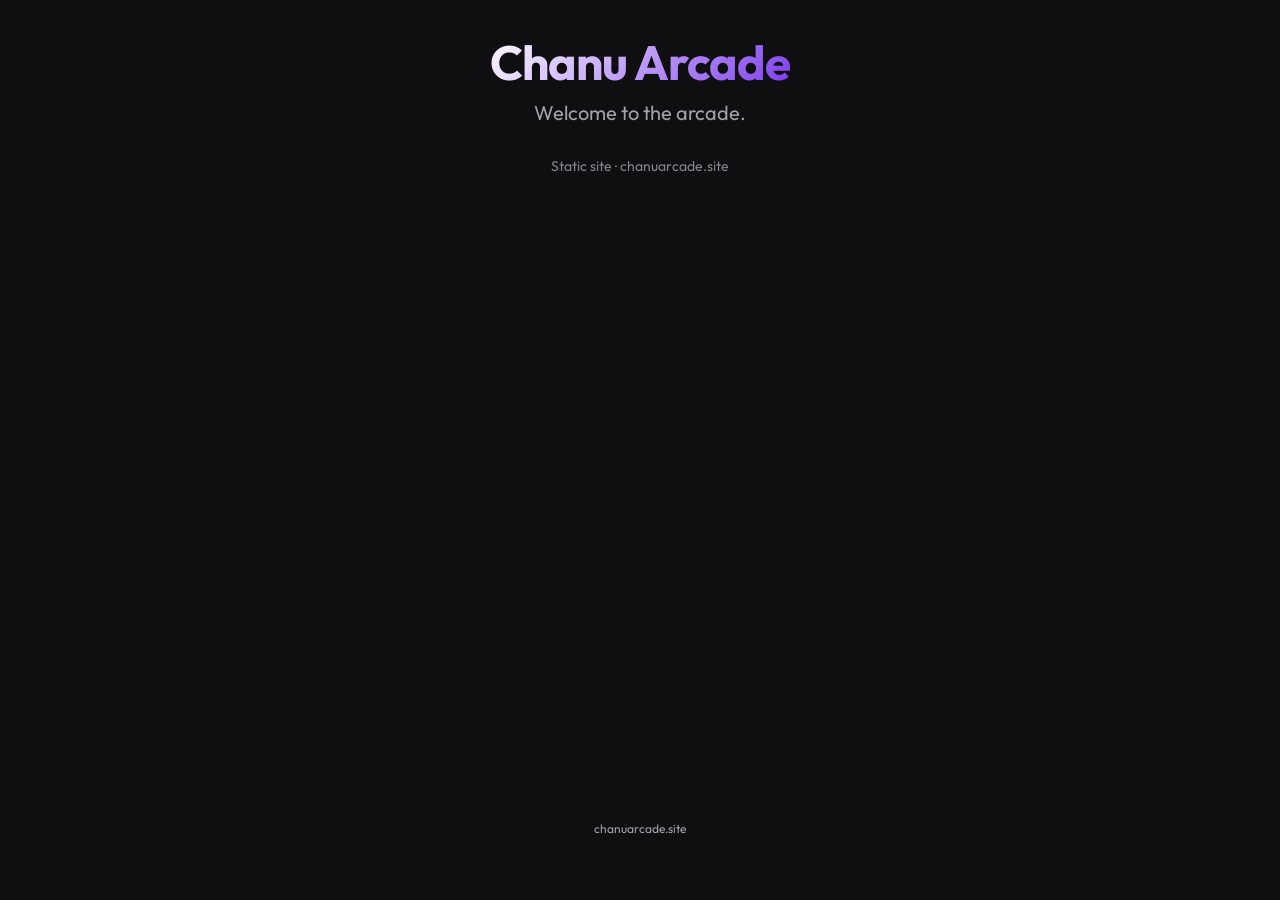
==== index.html @ ff9b7bdf "Add static site for chanuarcade.site (Vercel) Made-with: Cursor" ====
<!DOCTYPE html>
<html lang="en">
<head>
  <meta charset="UTF-8">
  <meta name="viewport" content="width=device-width, initial-scale=1.0">
  <title>Chanu Arcade</title>
  <link rel="preconnect" href="https://fonts.googleapis.com">
  <link rel="preconnect" href="https://fonts.gstatic.com" crossorigin>
  <link href="https://fonts.googleapis.com/css2?family=Outfit:wght@400;600;700&display=swap" rel="stylesheet">
  <link rel="stylesheet" href="styles.css">
</head>
<body>
  <main>
    <h1>Chanu Arcade</h1>
    <p class="tagline">Welcome to the arcade.</p>
    <p class="sub">Static site · chanuarcade.site</p>
  </main>
  <footer>
    <p>chanuarcade.site</p>
  </footer>
</body>
</html>
---- styles.css ----
* {
  margin: 0;
  padding: 0;
  box-sizing: border-box;
}

:root {
  --bg: #0f0f12;
  --surface: #1a1a20;
  --accent: #7c3aed;
  --accent-dim: #5b21b6;
  --text: #e4e4e7;
  --text-muted: #a1a1aa;
}

body {
  font-family: "Outfit", sans-serif;
  background: var(--bg);
  color: var(--text);
  min-height: 100vh;
  display: flex;
  flex-direction: column;
  align-items: center;
  justify-content: center;
  padding: 2rem;
}

main {
  text-align: center;
  max-width: 32rem;
}

h1 {
  font-size: clamp(2rem, 6vw, 3rem);
  font-weight: 700;
  letter-spacing: -0.02em;
  margin-bottom: 0.5rem;
  background: linear-gradient(135deg, #fff 0%, var(--accent) 100%);
  -webkit-background-clip: text;
  -webkit-text-fill-color: transparent;
  background-clip: text;
}

.tagline {
  font-size: 1.25rem;
  color: var(--text-muted);
  font-weight: 400;
  margin-bottom: 2rem;
}

.sub {
  font-size: 0.875rem;
  color: var(--text-muted);
  opacity: 0.8;
}

footer {
  margin-top: auto;
  padding: 2rem;
  font-size: 0.75rem;
  color: var(--text-muted);
}
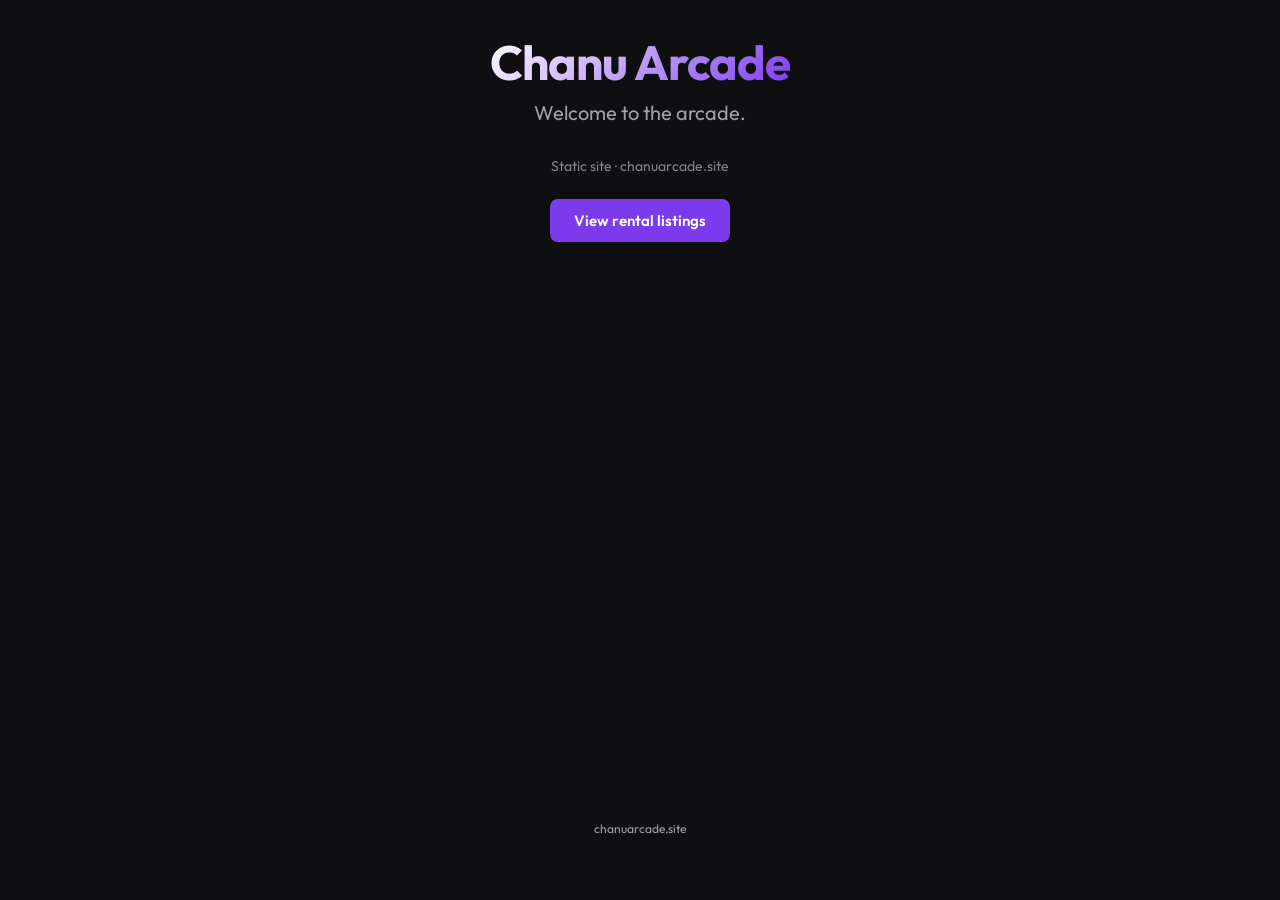
==== commit ab31a6ba: "Listings: your data, show maintenance/deposit/notice/area/facing/description; fix JSON; deploy Made-" ====
--- a/index.html
+++ b/index.html
@@ -14,6 +14,9 @@
     <h1>Chanu Arcade</h1>
     <p class="tagline">Welcome to the arcade.</p>
     <p class="sub">Static site · chanuarcade.site</p>
+    <p style="margin-top: 1.5rem;">
+      <a href="listings.html" class="cta-link">View rental listings</a>
+    </p>
   </main>
   <footer>
     <p>chanuarcade.site</p>
--- a/styles.css
+++ b/styles.css
@@ -54,6 +54,22 @@
   opacity: 0.8;
 }
 
+.cta-link {
+  display: inline-block;
+  padding: 0.75rem 1.5rem;
+  background: var(--accent);
+  color: #fff;
+  text-decoration: none;
+  font-weight: 600;
+  font-size: 0.9375rem;
+  border-radius: 8px;
+  transition: background 0.2s;
+}
+
+.cta-link:hover {
+  background: var(--accent-dim);
+}
+
 footer {
   margin-top: auto;
   padding: 2rem;
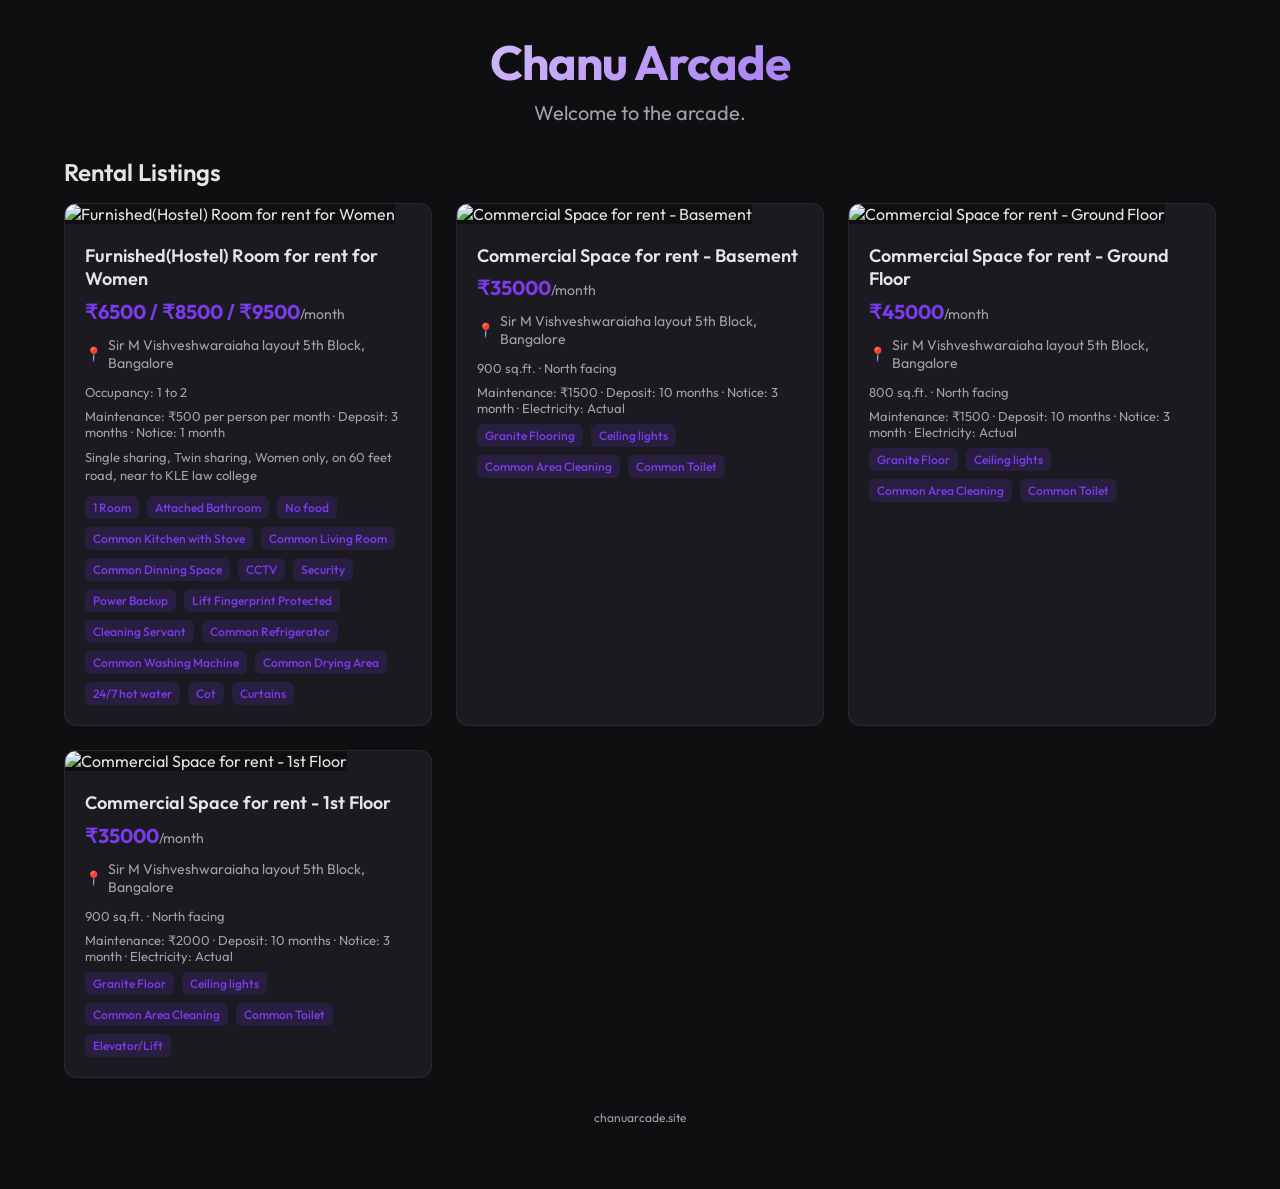
==== commit 99b54e42: "Home: show rental listings on home, remove static site text Made-with: Cursor" ====
--- a/index.html
+++ b/index.html
@@ -8,18 +8,22 @@
   <link rel="preconnect" href="https://fonts.gstatic.com" crossorigin>
   <link href="https://fonts.googleapis.com/css2?family=Outfit:wght@400;600;700&display=swap" rel="stylesheet">
   <link rel="stylesheet" href="styles.css">
+  <link rel="stylesheet" href="listings.css">
 </head>
-<body>
-  <main>
-    <h1>Chanu Arcade</h1>
-    <p class="tagline">Welcome to the arcade.</p>
-    <p class="sub">Static site · chanuarcade.site</p>
-    <p style="margin-top: 1.5rem;">
-      <a href="listings.html" class="cta-link">View rental listings</a>
-    </p>
+<body class="home-page">
+  <main class="home-main">
+    <section class="hero">
+      <h1>Chanu Arcade</h1>
+      <p class="tagline">Welcome to the arcade.</p>
+    </section>
+    <section class="listings-section">
+      <h2 class="listings-heading">Rental Listings</h2>
+      <div id="listings-grid" class="listings-grid"></div>
+    </section>
   </main>
   <footer>
     <p>chanuarcade.site</p>
   </footer>
+  <script src="listings.js"></script>
 </body>
 </html>
--- a/styles.css
+++ b/styles.css
@@ -21,13 +21,43 @@
   display: flex;
   flex-direction: column;
   align-items: center;
-  justify-content: center;
+  justify-content: flex-start;
   padding: 2rem;
+}
+
+body.home-page {
+  justify-content: flex-start;
 }
 
 main {
   text-align: center;
   max-width: 32rem;
+}
+
+main.home-main {
+  max-width: 72rem;
+  width: 100%;
+  text-align: left;
+}
+
+.hero {
+  text-align: center;
+  margin-bottom: 2rem;
+}
+
+.hero .tagline {
+  margin-bottom: 0;
+}
+
+.listings-section {
+  width: 100%;
+}
+
+.listings-heading {
+  font-size: 1.5rem;
+  font-weight: 600;
+  color: var(--text);
+  margin-bottom: 1rem;
 }
 
 h1 {
--- a/listings.css
+++ b/listings.css
@@ -0,0 +1,176 @@
+/* Listings page layout */
+.listings-page {
+  align-items: stretch;
+  justify-content: flex-start;
+}
+
+.site-header {
+  display: flex;
+  justify-content: space-between;
+  align-items: center;
+  padding: 1rem 2rem;
+  background: var(--surface);
+  border-bottom: 1px solid rgba(255, 255, 255, 0.06);
+  position: sticky;
+  top: 0;
+  z-index: 10;
+}
+
+.site-header .logo {
+  font-weight: 700;
+  font-size: 1.25rem;
+  color: var(--text);
+  text-decoration: none;
+  background: linear-gradient(135deg, #fff 0%, var(--accent) 100%);
+  -webkit-background-clip: text;
+  -webkit-text-fill-color: transparent;
+  background-clip: text;
+}
+
+.site-header nav {
+  display: flex;
+  gap: 1.5rem;
+}
+
+.site-header nav a {
+  color: var(--text-muted);
+  text-decoration: none;
+  font-size: 0.9375rem;
+  font-weight: 500;
+}
+
+.site-header nav a:hover,
+.site-header nav a.active {
+  color: var(--accent);
+}
+
+.listings-main {
+  flex: 1;
+  width: 100%;
+  max-width: 72rem;
+  margin: 0 auto;
+  padding: 2rem;
+  text-align: left;
+}
+
+.listings-main h1 {
+  margin-bottom: 0.5rem;
+  text-align: left;
+}
+
+.listings-intro {
+  color: var(--text-muted);
+  margin-bottom: 2rem;
+  font-size: 1rem;
+}
+
+/* Grid */
+.listings-grid {
+  display: grid;
+  grid-template-columns: repeat(auto-fill, minmax(320px, 1fr));
+  gap: 1.5rem;
+}
+
+/* Card */
+.listing-card {
+  background: var(--surface);
+  border-radius: 12px;
+  overflow: hidden;
+  border: 1px solid rgba(255, 255, 255, 0.06);
+  transition: border-color 0.2s, transform 0.2s;
+}
+
+.listing-card:hover {
+  border-color: rgba(124, 58, 237, 0.4);
+  transform: translateY(-2px);
+}
+
+.listing-card-image {
+  width: 100%;
+  height: 200px;
+  object-fit: cover;
+  background: var(--bg);
+}
+
+.listing-card-body {
+  padding: 1.25rem;
+}
+
+.listing-card-title {
+  font-size: 1.125rem;
+  font-weight: 600;
+  margin-bottom: 0.5rem;
+  line-height: 1.3;
+  color: var(--text);
+}
+
+.listing-card-price {
+  font-size: 1.25rem;
+  font-weight: 700;
+  color: var(--accent);
+  margin-bottom: 0.75rem;
+}
+
+.listing-card-price-period {
+  font-size: 0.875rem;
+  font-weight: 400;
+  color: var(--text-muted);
+}
+
+.listing-card-location {
+  display: flex;
+  align-items: center;
+  gap: 0.375rem;
+  font-size: 0.875rem;
+  color: var(--text-muted);
+  margin-bottom: 0.75rem;
+}
+
+.listing-card-location::before {
+  content: "📍";
+  font-size: 0.875rem;
+}
+
+.listing-card-meta,
+.listing-card-extra {
+  font-size: 0.8125rem;
+  color: var(--text-muted);
+  margin-bottom: 0.5rem;
+}
+
+.listing-card-description {
+  font-size: 0.8125rem;
+  color: var(--text-muted);
+  line-height: 1.4;
+  margin-bottom: 0.75rem;
+  display: -webkit-box;
+  -webkit-line-clamp: 2;
+  -webkit-box-orient: vertical;
+  overflow: hidden;
+}
+
+.listing-card-facilities {
+  display: flex;
+  flex-wrap: wrap;
+  gap: 0.5rem;
+}
+
+.listing-card-facility {
+  font-size: 0.75rem;
+  padding: 0.25rem 0.5rem;
+  background: rgba(124, 58, 237, 0.15);
+  color: var(--accent);
+  border-radius: 6px;
+  font-weight: 500;
+}
+
+.listings-loading,
+.listings-error {
+  text-align: center;
+  color: var(--text-muted);
+  padding: 3rem;
+}
+
+.listings-error {
+  color: #f87171;
+}
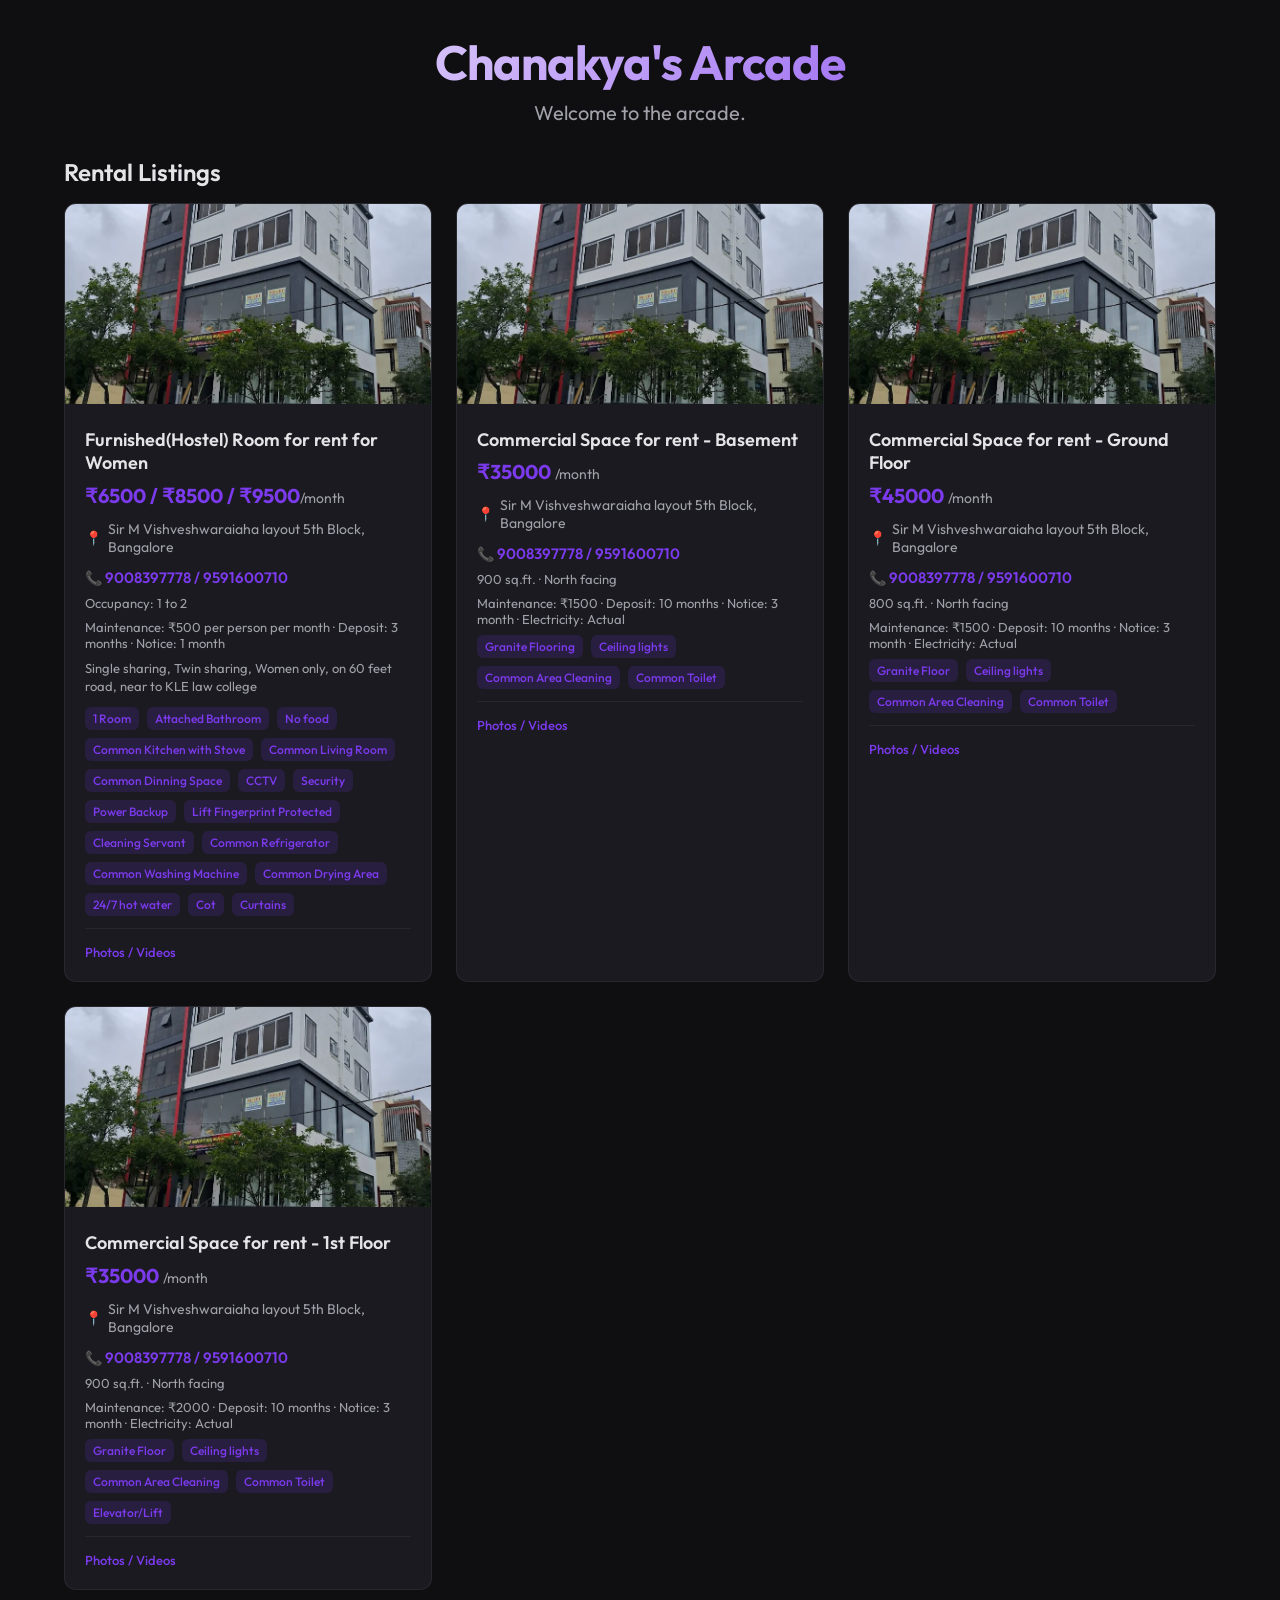
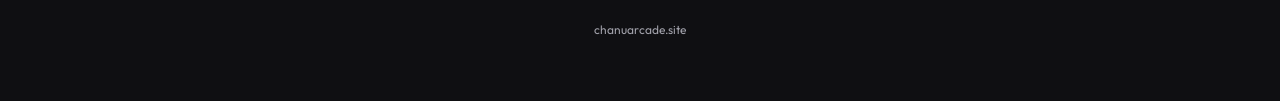
==== commit 5bf5cb02: "Update index.html Made-with: Cursor" ====
--- a/index.html
+++ b/index.html
@@ -13,7 +13,7 @@
 <body class="home-page">
   <main class="home-main">
     <section class="hero">
-      <h1>Chanu Arcade</h1>
+      <h1>Chanakya's Arcade</h1>
       <p class="tagline">Welcome to the arcade.</p>
     </section>
     <section class="listings-section">
--- a/listings.css
+++ b/listings.css
@@ -131,6 +131,26 @@
   font-size: 0.875rem;
 }
 
+.listing-card-contact {
+  font-size: 0.9375rem;
+  margin-bottom: 0.5rem;
+}
+
+.listing-card-contact a {
+  color: var(--accent);
+  text-decoration: none;
+  font-weight: 600;
+}
+
+.listing-card-contact a:hover {
+  text-decoration: underline;
+}
+
+.listing-card-contact::before {
+  content: "📞 ";
+  font-size: 0.875rem;
+}
+
 .listing-card-meta,
 .listing-card-extra {
   font-size: 0.8125rem;
@@ -149,6 +169,23 @@
   overflow: hidden;
 }
 
+.listing-card-media {
+  margin-top: 0.75rem;
+  padding-top: 0.75rem;
+  border-top: 1px solid rgba(255, 255, 255, 0.06);
+}
+
+.listing-card-media a {
+  font-size: 0.8125rem;
+  color: var(--accent);
+  text-decoration: none;
+  font-weight: 500;
+}
+
+.listing-card-media a:hover {
+  text-decoration: underline;
+}
+
 .listing-card-facilities {
   display: flex;
   flex-wrap: wrap;
